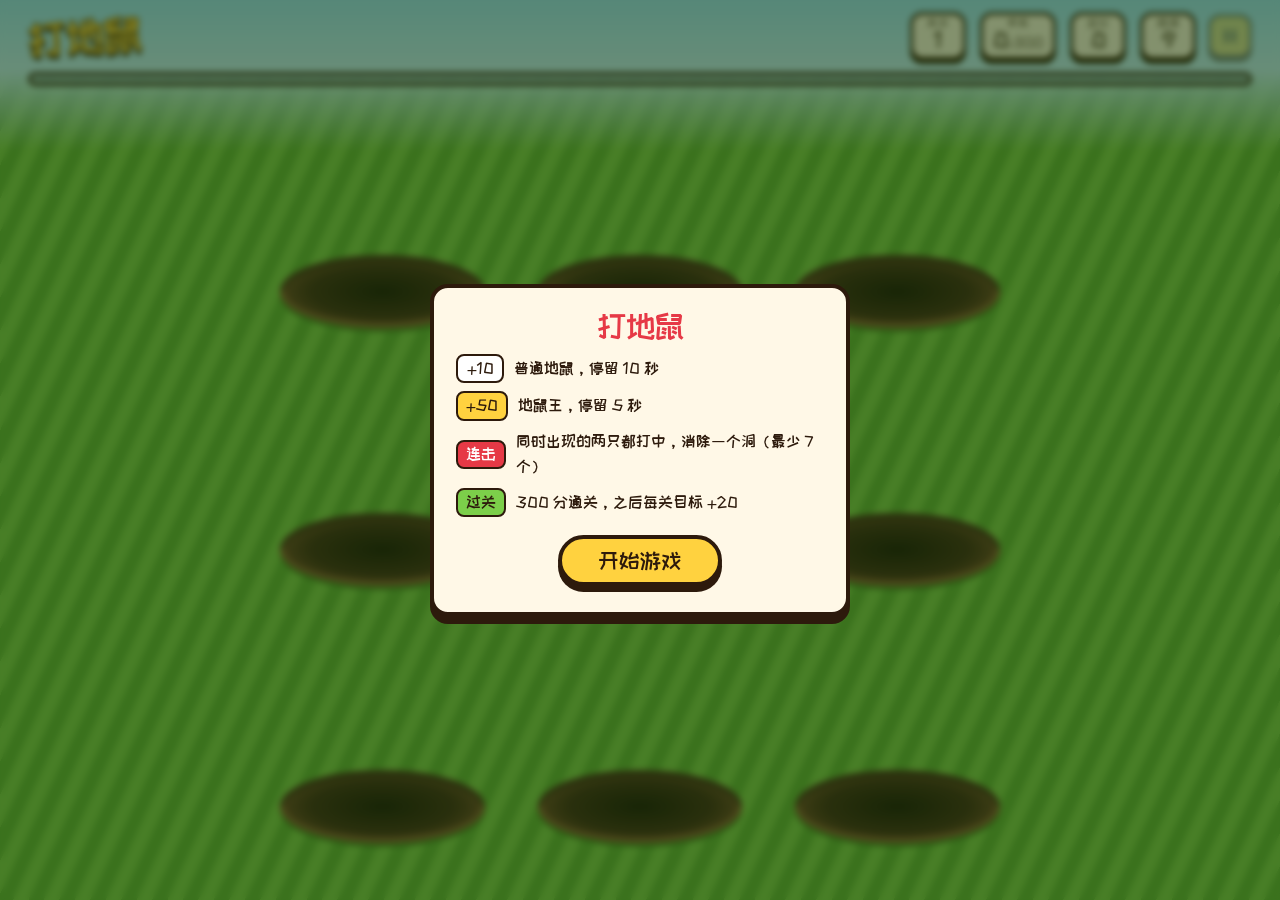
==== games/dadishu/index.html @ cc1f63eb "feat: add dadishu (whack-a-mole) game" ====
<!doctype html>
<html lang="zh-CN">
<head>
  <meta charset="utf-8">
  <meta name="viewport" content="width=device-width, initial-scale=1, viewport-fit=cover, user-scalable=no">
  <meta name="description" content="经典打地鼠，地鼠王 +50 分，连打两只还能消除地洞，一关比一关快。">
  <title>打地鼠</title>
  <link rel="icon" href="data:image/svg+xml,<svg xmlns='http://www.w3.org/2000/svg' viewBox='0 0 100 100'><text y='.9em' font-size='90'>🔨</text></svg>">
  <link rel="preconnect" href="https://fonts.googleapis.com">
  <link rel="preconnect" href="https://fonts.gstatic.com" crossorigin>
  <link href="https://fonts.googleapis.com/css2?family=ZCOOL+KuaiLe&display=swap" rel="stylesheet">
  <link rel="stylesheet" href="style.css">
</head>
<body>
  <header class="top">
    <h1 class="logo">打地鼠</h1>
    <dl class="stats">
      <div><dt>关卡</dt><dd id="level">1</dd></div>
      <div><dt>本关</dt><dd><span id="score">0</span><small>/<span id="target">300</span></small></dd></div>
      <div><dt>总分</dt><dd id="total">0</dd></div>
      <div><dt>地洞</dt><dd id="holes">9</dd></div>
    </dl>
    <button id="pause" class="icon-btn" type="button" aria-label="暂停" disabled>
      <svg viewBox="0 0 24 24" aria-hidden="true"><rect x="6" y="5" width="4" height="14" rx="1"/><rect x="14" y="5" width="4" height="14" rx="1"/></svg>
    </button>
  </header>

  <div class="progress" role="progressbar" aria-label="本关进度" aria-valuemin="0" aria-valuemax="100" aria-valuenow="0">
    <div id="bar" class="progress-fill"></div>
  </div>

  <main class="field">
    <div id="board" class="board" aria-label="草地"></div>
    <div id="toast" class="toast" aria-live="polite"></div>
  </main>

  <section id="overlay" class="overlay" role="dialog" aria-modal="true" aria-labelledby="ov-title">
    <div class="card">
      <h2 id="ov-title">打地鼠</h2>
      <div id="ov-body" class="ov-body">
        <ul class="rules">
          <li><span class="chip">+10</span>普通地鼠，停留 10 秒</li>
          <li><span class="chip gold">+50</span>地鼠王，停留 5 秒</li>
          <li><span class="chip red">连击</span>同时出现的两只都打中，消除一个洞（最少 7 个）</li>
          <li><span class="chip green">过关</span>300 分通关，之后每关目标 +20</li>
        </ul>
      </div>
      <button id="ov-btn" class="btn" type="button">开始游戏</button>
    </div>
  </section>

  <template id="hole-tpl">
    <button class="hole" type="button" aria-label="地洞">
      <span class="pit"></span>
      <span class="mole-wrap">
        <svg class="mole" viewBox="0 0 100 100" aria-hidden="true">
          <g class="crown">
            <path d="M28 22 L34 4 L44 16 L50 0 L56 16 L66 4 L72 22 Z" fill="#ffd23f" stroke="#b8860b" stroke-width="2.5" stroke-linejoin="round"/>
            <circle cx="50" cy="12" r="3.5" fill="#e63946"/>
          </g>
          <ellipse class="body" cx="50" cy="66" rx="34" ry="40"/>
          <ellipse class="belly" cx="50" cy="80" rx="20" ry="22"/>
          <ellipse cx="22" cy="34" rx="7" ry="8" class="ear"/>
          <ellipse cx="78" cy="34" rx="7" ry="8" class="ear"/>
          <circle cx="38" cy="50" r="6" fill="#1d1d1d"/>
          <circle cx="62" cy="50" r="6" fill="#1d1d1d"/>
          <circle cx="40" cy="48" r="2" fill="#fff"/>
          <circle cx="64" cy="48" r="2" fill="#fff"/>
          <path class="dizzy" d="M32 44 l12 12 M44 44 l-12 12 M56 44 l12 12 M68 44 l-12 12" stroke="#1d1d1d" stroke-width="4" stroke-linecap="round"/>
          <ellipse cx="50" cy="62" rx="8" ry="6" fill="#ff8fa3"/>
          <path d="M44 70 h12 v8 h-12 z" fill="#fff" stroke="#c9c9c9" stroke-width="1"/>
          <path d="M50 70 v8" stroke="#c9c9c9" stroke-width="1"/>
          <path d="M20 64 h14 M20 70 h14 M66 64 h14 M66 70 h14" stroke="#3b2414" stroke-width="1.6" stroke-linecap="round"/>
        </svg>
      </span>
      <span class="dirt"></span>
      <span class="timer"><span class="timer-fill"></span></span>
    </button>
  </template>

  <script src="game.js"></script>
  <script src="audio.js"></script>
  <script src="ui.js"></script>
</body>
</html>
---- games/dadishu/style.css ----
:root {
  --sky: #9be3ff;
  --grass-1: #7ccf4a;
  --grass-2: #5fb336;
  --grass-dark: #3d7d1f;
  --soil: #6b4226;
  --soil-dark: #3a2213;
  --fur: #9a6a43;
  --fur-dark: #6e4527;
  --belly: #e8c9a4;
  --gold: #ffd23f;
  --ink: #2d1a0c;
  --cream: #fff8e7;
  --red: #e63946;
  --radius: 18px;
  --font: 'ZCOOL KuaiLe', 'PingFang SC', 'Microsoft YaHei', system-ui, sans-serif;
  --pop: cubic-bezier(.2, 1.4, .4, 1);
  --hammer: url("data:image/svg+xml,%3Csvg xmlns='http://www.w3.org/2000/svg' width='48' height='48' viewBox='0 0 48 48'%3E%3Crect x='20' y='16' width='7' height='30' rx='3' fill='%23b07a45' stroke='%233a2213' stroke-width='2' transform='rotate(-35 24 30)'/%3E%3Crect x='4' y='4' width='30' height='16' rx='4' fill='%23e63946' stroke='%233a2213' stroke-width='2' transform='rotate(-35 19 12)'/%3E%3C/svg%3E") 8 8, pointer;
}

* { box-sizing: border-box; }

html, body { height: 100%; margin: 0; }

body {
  font-family: var(--font);
  color: var(--ink);
  background:
    linear-gradient(var(--sky) 0, #c4f0ff 70px, rgba(196, 240, 255, 0) 150px),
    repeating-linear-gradient(115deg, var(--grass-1) 0 14px, var(--grass-2) 14px 28px);
  display: flex;
  flex-direction: column;
  padding: env(safe-area-inset-top) env(safe-area-inset-right) env(safe-area-inset-bottom) env(safe-area-inset-left);
  overflow: hidden;
  user-select: none;
  -webkit-user-select: none;
  -webkit-tap-highlight-color: transparent;
  touch-action: manipulation;
}

.top {
  display: flex;
  align-items: center;
  gap: 12px;
  padding: 12px clamp(12px, 3vw, 28px) 8px;
}

.logo {
  margin: 0;
  font-size: clamp(1.6rem, 1rem + 2.4vw, 2.6rem);
  font-weight: 400;
  color: var(--gold);
  -webkit-text-stroke: 2px var(--ink);
  paint-order: stroke fill;
  text-shadow: 0 4px 0 var(--ink);
  transform: rotate(-4deg);
  white-space: nowrap;
}

.stats {
  display: flex;
  gap: clamp(6px, 1.5vw, 14px);
  margin: 0 0 0 auto;
}

.stats div {
  background: var(--cream);
  border: 3px solid var(--ink);
  border-radius: 12px;
  padding: 2px 10px 4px;
  box-shadow: 0 4px 0 var(--ink);
  text-align: center;
  min-width: 56px;
}

.stats dt { font-size: .72rem; opacity: .7; }
.stats dd { margin: 0; font-size: clamp(1rem, .8rem + 1vw, 1.4rem); line-height: 1.1; font-variant-numeric: tabular-nums; }
.stats small { font-size: .7em; opacity: .65; }

.icon-btn {
  width: 44px; height: 44px;
  flex: none;
  border: 3px solid var(--ink);
  border-radius: 12px;
  background: var(--gold);
  box-shadow: 0 4px 0 var(--ink);
  cursor: pointer;
  display: grid; place-items: center;
}
.icon-btn svg { width: 22px; height: 22px; fill: var(--ink); }
.icon-btn:active:not(:disabled) { transform: translateY(3px); box-shadow: 0 1px 0 var(--ink); }
.icon-btn:disabled { opacity: .5; cursor: default; }
.icon-btn:focus-visible, .btn:focus-visible, .hole:focus-visible { outline: 4px solid #fff; outline-offset: 3px; }

.progress {
  margin: 4px clamp(12px, 3vw, 28px) 0;
  height: 14px;
  border: 3px solid var(--ink);
  border-radius: 99px;
  background: rgba(0, 0, 0, .25);
  overflow: hidden;
}
.progress-fill {
  height: 100%;
  width: 0;
  background: repeating-linear-gradient(-45deg, var(--gold) 0 10px, #ffb627 10px 20px);
  transition: width .3s var(--pop);
}

.field {
  position: relative;
  flex: 1;
  min-height: 0;
  display: grid;
  place-items: center;
  padding: clamp(10px, 3vw, 28px);
  container-type: size;
}

.board {
  --cols: 3;
  --rows: 3;
  width: min(100cqw, calc(100cqh * var(--cols) / var(--rows)), 980px);
  aspect-ratio: var(--cols) / var(--rows);
  display: grid;
  grid-template-columns: repeat(var(--cols), 1fr);
  gap: clamp(4px, 1.2vw, 14px);
  cursor: var(--hammer);
}

.hole {
  position: relative;
  border: 0;
  padding: 0;
  background: none;
  cursor: inherit;
  aspect-ratio: 1;
  font: inherit;
  transition: transform .35s var(--pop), opacity .35s;
}

.pit, .dirt { position: absolute; left: 8%; right: 8%; border-radius: 50%; }
.pit {
  bottom: 12%;
  height: 30%;
  background: radial-gradient(closest-side, #120a04, var(--soil-dark) 70%, var(--soil));
  box-shadow: inset 0 6px 0 rgba(0, 0, 0, .35);
}
.dirt {
  bottom: 12%;
  height: 30%;
  clip-path: inset(50% -4px -8px -4px);
  border: 5px solid #8a5a34;
  box-shadow: 0 4px 0 var(--grass-dark);
  z-index: 2;
}

.mole-wrap {
  position: absolute;
  left: 16%; right: 16%;
  top: 0;
  bottom: 27%;
  overflow: hidden;
  pointer-events: none;
}
.mole {
  width: 100%; height: 100%;
  transform: translateY(105%);
  transition: transform .18s ease-in;
}
.mole .body { fill: var(--fur); stroke: var(--ink); stroke-width: 3; }
.mole .ear { fill: var(--fur-dark); stroke: var(--ink); stroke-width: 2.5; }
.mole .belly { fill: var(--belly); }
.mole .crown, .mole .dizzy { display: none; }

.hole.up .mole { transform: translateY(8%); transition: transform .28s var(--pop); }
.hole.king .mole .body { fill: #c8954e; }
.hole.king .mole .crown { display: inline; }
.hole.king .mole { filter: drop-shadow(0 0 8px rgba(255, 210, 63, .9)); }
.hole.whacked .mole { transform: translateY(40%) scaleY(.8); transition: transform .12s; }
.hole.whacked .mole .dizzy { display: inline; }
.hole.whacked .mole circle[r="6"], .hole.whacked .mole circle[r="2"] { display: none; }

.timer {
  position: absolute;
  left: 22%; right: 22%;
  bottom: 0;
  height: 7px;
  border-radius: 99px;
  background: rgba(0, 0, 0, .35);
  overflow: hidden;
  opacity: 0;
  z-index: 3;
}
.timer-fill { display: block; height: 100%; background: #fff; transform-origin: left; }
.hole.up .timer { opacity: 1; }
.hole.up .timer-fill { animation: drain var(--stay, 10s) linear forwards; }
.hole.king .timer-fill { background: var(--gold); }
body.paused .timer-fill { animation-play-state: paused; }
@keyframes drain { to { transform: scaleX(0); } }

.hole.gone { transform: scale(0) rotate(-20deg); opacity: 0; pointer-events: none; }
.hole.enter { animation: grow .4s var(--pop) both; }
@keyframes grow { from { transform: scale(0); } }

.float {
  position: absolute;
  left: 50%; top: 10%;
  font-size: clamp(1.2rem, .8rem + 2vw, 2rem);
  color: #fff;
  -webkit-text-stroke: 2px var(--ink);
  paint-order: stroke fill;
  pointer-events: none;
  z-index: 4;
  animation: rise .8s ease-out forwards;
}
.float.gold { color: var(--gold); font-size: clamp(1.6rem, 1rem + 3vw, 2.8rem); }
@keyframes rise {
  from { transform: translate(-50%, 0) scale(.6); opacity: 1; }
  30% { transform: translate(-50%, -20%) scale(1.15); }
  to { transform: translate(-50%, -120%) scale(1); opacity: 0; }
}

.toast {
  position: absolute;
  top: 18%; left: 50%;
  transform: translate(-50%, 0) scale(.6);
  opacity: 0;
  padding: 8px 22px;
  background: var(--red);
  color: #fff;
  border: 3px solid var(--ink);
  border-radius: 99px;
  box-shadow: 0 5px 0 var(--ink);
  font-size: clamp(1.1rem, .9rem + 1.2vw, 1.6rem);
  white-space: nowrap;
  pointer-events: none;
  z-index: 5;
}
.toast.show { animation: toast 1.4s var(--pop) forwards; }
@keyframes toast {
  15%, 80% { transform: translate(-50%, 0) scale(1); opacity: 1; }
  to { transform: translate(-50%, -30px) scale(1); opacity: 0; }
}

.overlay {
  position: fixed;
  inset: 0;
  display: grid;
  place-items: center;
  padding: 20px;
  background: rgba(30, 60, 10, .55);
  backdrop-filter: blur(3px);
  z-index: 10;
}
.overlay[hidden] { display: none; }

.card {
  width: min(420px, 100%);
  background: var(--cream);
  border: 4px solid var(--ink);
  border-radius: var(--radius);
  box-shadow: 0 8px 0 var(--ink);
  padding: 22px 22px 26px;
  text-align: center;
  animation: grow .35s var(--pop);
}
.card h2 { margin: 0 0 12px; font-weight: 400; font-size: 2rem; color: var(--red); }
.ov-body { margin-bottom: 18px; line-height: 1.6; }
.ov-body .big { font-size: 2.6rem; color: var(--ink); line-height: 1.2; }

.rules { list-style: none; margin: 0; padding: 0; text-align: left; display: grid; gap: 8px; }
.rules li { display: flex; align-items: center; gap: 10px; }
.chip {
  flex: none;
  min-width: 48px;
  padding: 0 8px;
  text-align: center;
  border: 2px solid var(--ink);
  border-radius: 8px;
  background: #fff;
}
.chip.gold { background: var(--gold); }
.chip.red { background: var(--red); color: #fff; }
.chip.green { background: var(--grass-1); }

.btn {
  font: inherit;
  font-size: 1.4rem;
  padding: 10px 36px;
  border: 4px solid var(--ink);
  border-radius: 99px;
  background: var(--gold);
  color: var(--ink);
  box-shadow: 0 6px 0 var(--ink);
  cursor: pointer;
}
.btn:hover { background: #ffdf6b; }
.btn:active { transform: translateY(4px); box-shadow: 0 2px 0 var(--ink); }

@media (max-width: 560px) {
  .top { flex-wrap: wrap; }
  .stats { order: 3; width: 100%; margin: 0; justify-content: space-between; }
  .stats div { flex: 1; min-width: 0; padding: 2px 4px 4px; }
  .icon-btn { margin-left: auto; }
}

@media (prefers-reduced-motion: reduce) {
  *, *::before, *::after { animation-duration: .01ms !important; transition-duration: .01ms !important; }
  .hole.up .timer-fill { animation-duration: var(--stay, 10s) !important; }
}
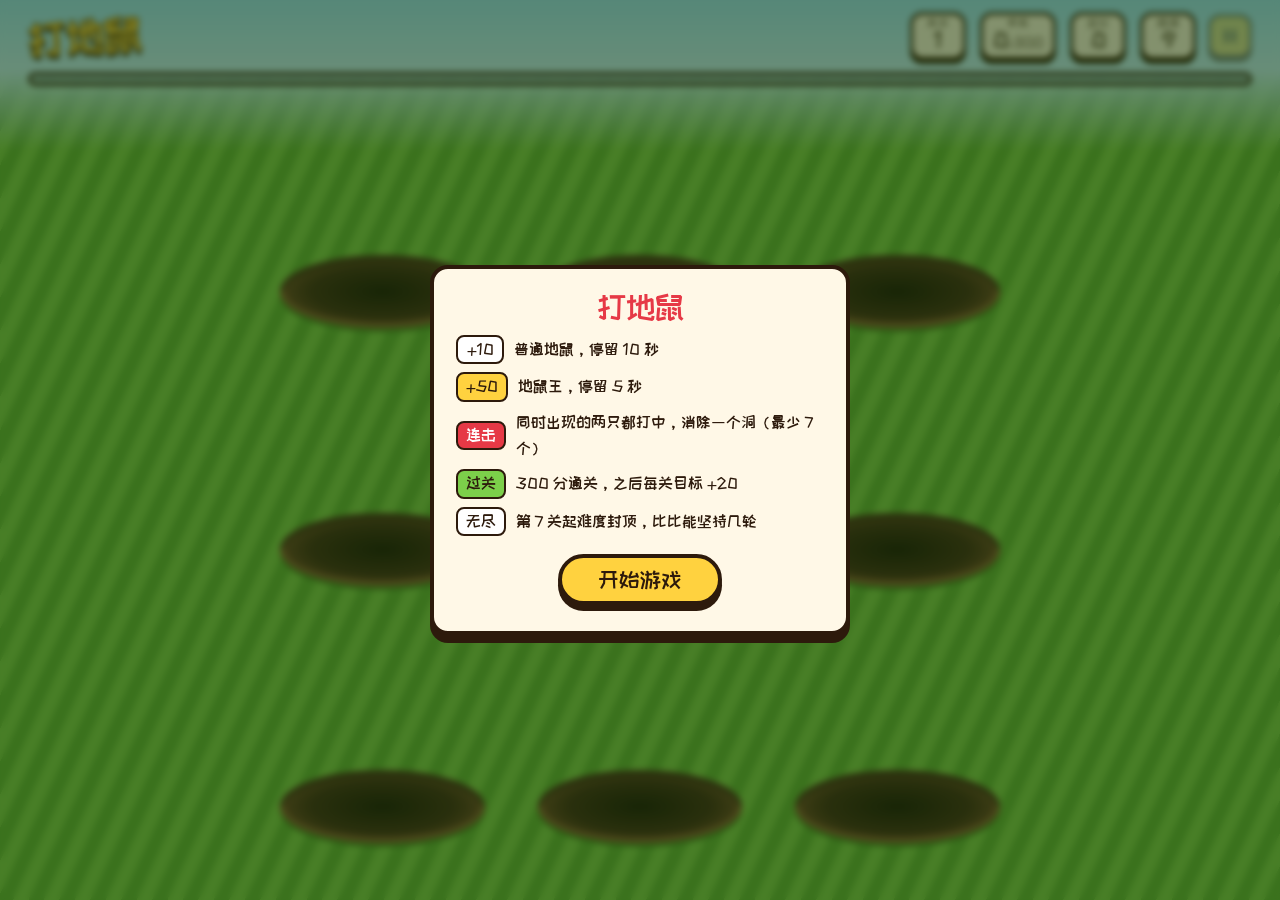
==== commit 163fe64b: "fix: dadishu" ====
--- a/games/dadishu/index.html
+++ b/games/dadishu/index.html
@@ -43,6 +43,7 @@
           <li><span class="chip gold">+50</span>地鼠王，停留 5 秒</li>
           <li><span class="chip red">连击</span>同时出现的两只都打中，消除一个洞（最少 7 个）</li>
           <li><span class="chip green">过关</span>300 分通关，之后每关目标 +20</li>
+          <li><span class="chip">无尽</span>第 7 关起难度封顶，比比能坚持几轮</li>
         </ul>
       </div>
       <button id="ov-btn" class="btn" type="button">开始游戏</button>
